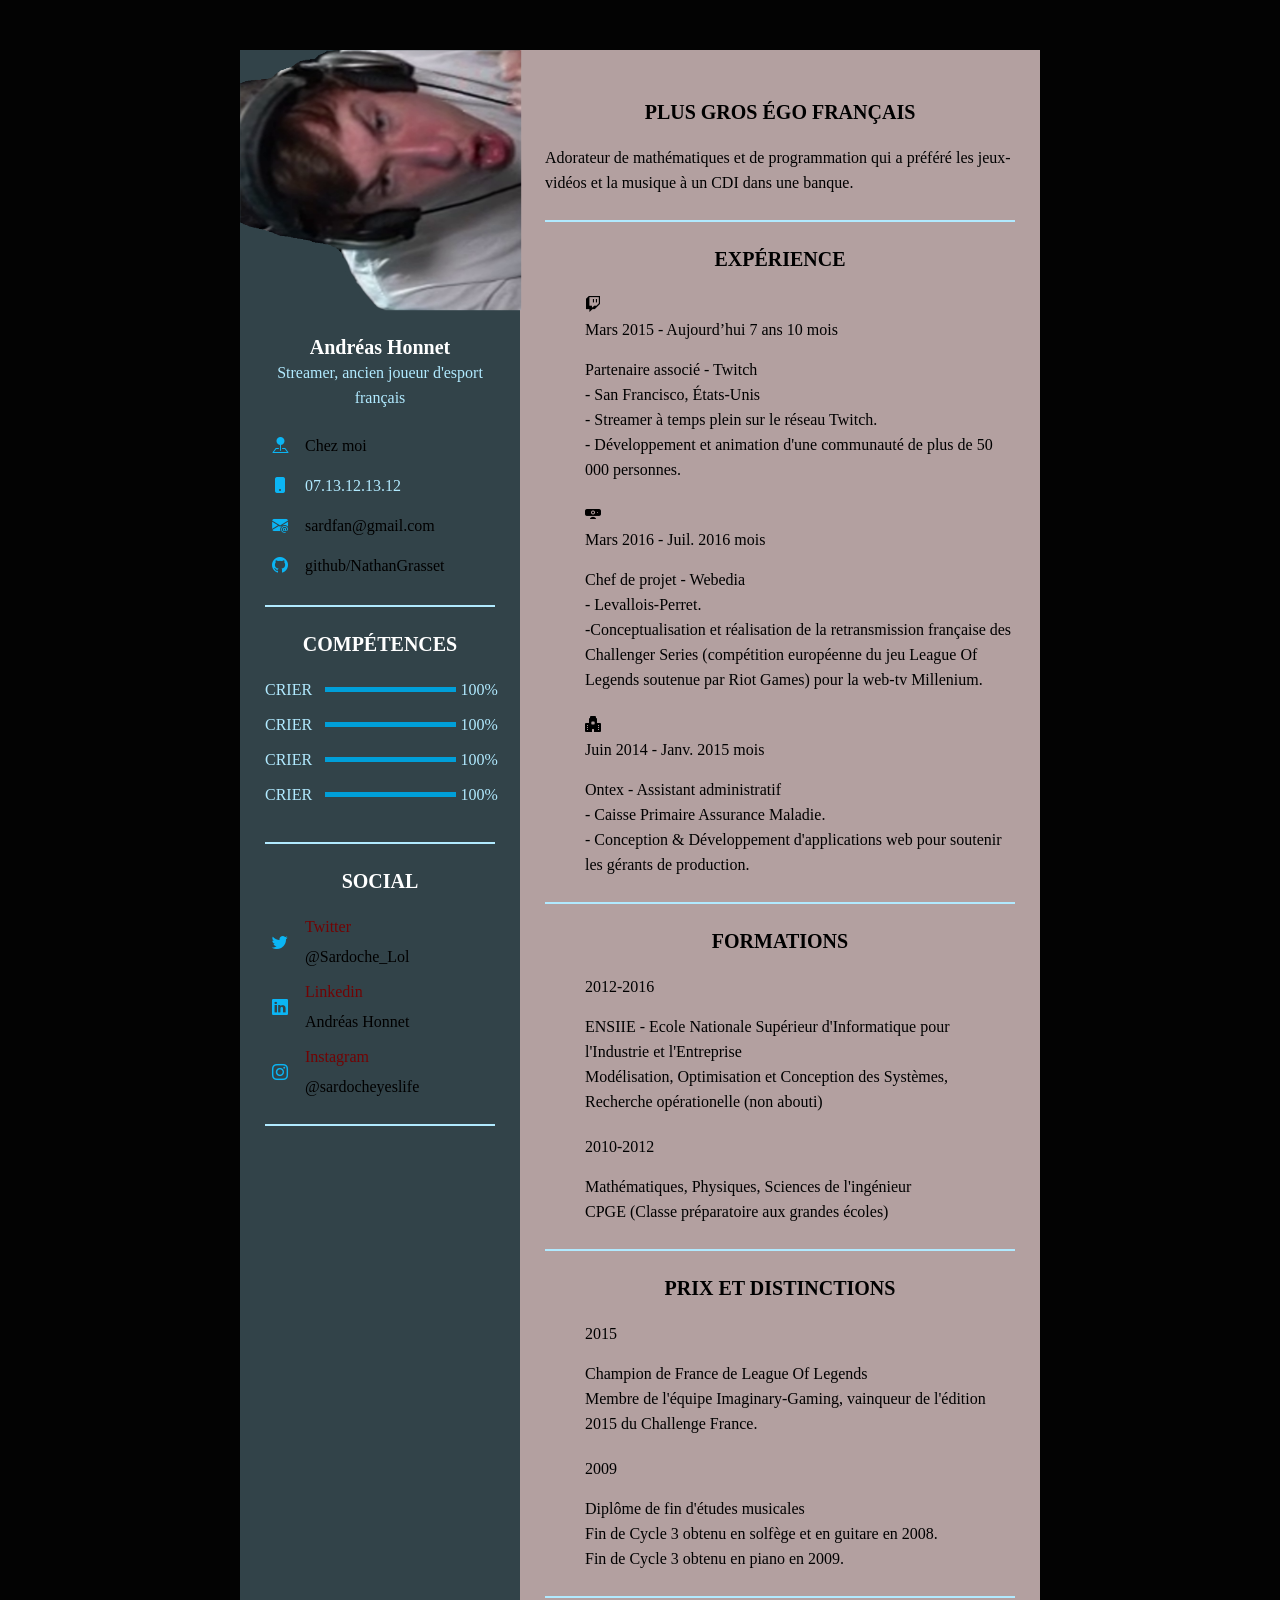
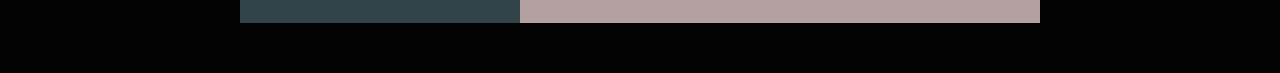
==== index.html @ 9d2a753f "Update index.html" ====
<!DOCTYPE html>
<html>
  <head> 
    <meta charset="UTF-8">
    <meta name="viewport" content="width=device-width, initial-scale=1">
    <link rel="stylesheet" href="https://cdn.jsdelivr.net/npm/bootstrap-icons@1.10.3/font/bootstrap-icons.css">
    
    <link rel="stylesheet" href="styles.css">
    <title>Oui</title>
  </head>

  <body>

    <div class="resume">
       <div class="resume_left">
         <div class="resume_profile">
           <img src="full.png" alt="tete_sard">
         </div>
         <div class="resume_content">
           <div class="resume_item resume_info">
             <div class="title">
               <p class="bold_nom">Andréas Honnet</p>
               <p class="regular">Streamer, ancien joueur d'esport français</p>
             </div>
             <ul>
               <li>
                 <div class="icon">
                  <i class="bi bi-pin-map-fill"></i>
                 </div>
                 <div class="data">
                   <a href="https://earth.google.com/web/search/41.303921,+-81.901693/@41.303921,-81.901693,250.58397542a,770.02293654d,35y,0h,45t,0r/data=ClkaLxIpGafIIeLmpkRAIQ6Cjla1eVTAKhU0MS4zMDM5MjEsIC04MS45MDE2OTMYAiABIiYKJAmD9WaY4bs1QBGC9WaY4bs1wBklQLRXa3FGwCFeNHyZlZliwCgC">Chez moi </a>
                   
                 </div>
               </li>
               <li>
                 <div class="icon">
                  <i class="bi bi-phone-fill"></i>
                 </div>
                 <div class="data">
                   07.13.12.13.12
                 </div>
               </li>
               <li>
                 <div class="icon">
                  <i class="bi bi-envelope-at-fill"></i>
                 </div>
                 <div class="data">
                  <a HREF="mailto:sardfan@gmail.com">sardfan@gmail.com</a>             
                 </div>
               </li>
               <li>
                 <div class="icon">
                  <i class="bi bi-github"></i>
                 </div>
                 <div class="data">
                  <a href="https://github.com/NathanGrasset">github/NathanGrasset</a>
                 </div>
             </ul>
           </div>
           <div class="resume_item resume_skills">
             <div class="title">
               <p class="bold">Compétences</p>    
             </div>
             <ul>
               <li>
                 <div class="skill_name">
                   CRIER
                 </div>
                 <div class="skill_progress">
                   <span style="width: 100%;"></span>
                 </div>
                 <div class="skill_per">100%</div>
               </li>
               <li>
                 <div class="skill_name">
                  CRIER
                 </div>
                 <div class="skill_progress">
                   <span style="width: 100%;"></span>
                 </div>
                 <div class="skill_per">100%</div>
               </li>
               <li>
                 <div class="skill_name">
                   CRIER
                 </div>
                 <div class="skill_progress">
                   <span style="width: 100%;"></span>
                 </div>
                 <div class="skill_per">100%</div>
               </li>
               <li>
                 <div class="skill_name">
                   CRIER
                 </div>
                 <div class="skill_progress">
                   <span style="width: 100%;"></span>
                 </div>
                 <div class="skill_per">100%</div>
               </li>
             </ul>
           </div>
           <div class="resume_item resume_social">
             <div class="title">
               <p class="bold">Social</p>
             </div>
             <ul>
               <li>
                 <div class="icon">
                  <i class="bi bi-twitter"></i>
                 </div>
                 <div class="data">
                   <p class="semi-bold">Twitter</p>
                   <p><a href="https://twitter.com/Sardoche_Lol">@Sardoche_Lol</a></p>
                 </div>
               </li>
               <li>
                 <div class="icon">
                  <i class="bi bi-linkedin"></i>
                 </div>
                 <div class="data">
                   <p class="semi-bold">Linkedin</p>
                   <p><a href="https://fr.linkedin.com/in/sardoche">Andréas Honnet</a></p>
                 </div>
               </li>
               <li>
                <div class="icon">
                  <i class="bi bi-instagram"></i>
                </div>
                <div class="data">
                  <p class="semi-bold">Instagram</p>
                  <p><a href="https://www.instagram.com/sardocheyeslife/?hl=fr">@sardocheyeslife</a></p>
                </div>
               </li>
    
             </ul>
           </div> 
         </div>
      </div>
      <div class="resume_right">
        <div class="resume_item resume_about">
            <div class="title">
               <p class="bold">Plus gros égo français</p>
             </div>
            <p>Adorateur de mathématiques et de programmation qui a préféré les jeux-vidéos et la musique à un CDI dans une banque. </p>
        </div>
        <div class="resume_item resume_travail">
            <div class="title">
               <p class="bold">Expérience</p>
             </div>
            <ul>
                <li>
                  <i class="bi bi-twitch"></i>
                  <div class="date">Mars 2015 - Aujourd’hui 7 ans 10 mois</div>
                  <div class="info">
                        <p class="semi-bold">Partenaire associé - Twitch</p> 
                      <p>- San Francisco, États-Unis </p>
                      <p>- Streamer à temps plein sur le réseau Twitch. </p>
                      <p>- Développement et animation d'une communauté de plus de 50 000 personnes.</p>
                    </div>
                </li>
                <li>
                  <i class="bi bi-webcam-fill"></i>
                  <div class="date">Mars 2016 - Juil. 2016 mois</div>
                  <div class="info">
                         <p class="semi-bold">Chef de projet - Webedia</p> 
                      <p>- Levallois-Perret.</p>
                      <p>-Conceptualisation et réalisation de la retransmission française des Challenger Series (compétition européenne du jeu League Of Legends soutenue par Riot Games) pour la web-tv Millenium.</p>
                    </div>
                </li>
                <li>
                  <i class="bi bi-hospital-fill"></i>
                  <div class="date">Juin 2014 - Janv. 2015 mois</div>
                  <div class="info">
                         <p class="semi-bold">Ontex - Assistant administratif</p> 
                         <p class="logotravail"></p>
                      <p>- Caisse Primaire Assurance Maladie.</p>
                      <p>- Conception & Développement d'applications web pour soutenir les gérants de production.</p>
    
                    </div>
                </li>
            </ul>
        </div>
        <div class="resume_item resume_ecole">
          <div class="title">
               <p class="bold">Formations</p>
             </div>
          <ul>
                <li>
                    <div class="date">2012-2016</div> 
                    <div class="info">
                         <p class="semi-bold">ENSIIE - Ecole Nationale Supérieur d'Informatique pour l'Industrie et l'Entreprise</p> 
                      <p>Modélisation, Optimisation et Conception des Systèmes, Recherche opérationelle (non abouti)</p>
                    </div>
                </li>
                <li>
                    <div class="date">2010-2012</div> 
                    <div class="info">
                         <p class="semi-bold">Mathématiques, Physiques, Sciences de l'ingénieur</p> 
                      <p>CPGE (Classe préparatoire aux grandes écoles)</p>
                    </div>
                </li>
            </ul>
        </div>
        <div class="resume_item resume_prix">
          <div class="title">
               <p class="bold">Prix et Distinctions</p>
          </div>
          <ul>
              <li>
                  <div class="date">2015</div>
                  <div class="info">
                    <p class ="semi-bold">Champion de France de League Of Legends</p>
                    <p>Membre de l'équipe Imaginary-Gaming, vainqueur de l'édition 2015 du Challenge France.</p>
                  </div>

              </li>
              <li>
                  <div class="date">2009</div>
                  <div class="info">
                    <p class="semi-bold">Diplôme de fin d'études musicales</p>
                    <p>Fin de Cycle 3 obtenu en solfège et en guitare en 2008.</p>
                    <p>Fin de Cycle 3 obtenu en piano en 2009.</p>
                  </div>
                </li>
          </ul>
        </div>
      </div>
    </div>
    
    </body>
  </html>
---- styles.css ----
@import url("https://fonts.googleapis.com/css?family=Montserrat:400,500,700&display=swap");

* {
  margin: 0;
  padding: 0;
  box-sizing: border-box;
  list-style: none;
  font-family: Verdana;
}

body {
  background: #030303;
  font-size: 16px;
  line-height: 25px;
  color: #000000;
}

.bold {
  text-align: center;
  font-weight: 700;
  font-size: 20px;
  text-transform: uppercase;
}
.bold_nom {
  text-align: center;
  font-weight: 700;
  font-size: 20px;
  color: white
}

.semi-bold {
  font-weight: 500;
  font-size: 16px;
}

.logo-travail {
  width: 20%;
  height: 200%;
  float: right;
}

.logo-swiss {
  width: 27%;
  height: 200%;
  float: right;
}

.resume {
  width: 800px;
  height: auto;
  display: flex;
  margin: 50px auto;
  
}

.resume .resume_left {
  width: 280px;
  background: #324349;
}

.resume .resume_left .resume_profile {
  width: 93%;
  height: 260px;
  -webkit-transform:rotate(270deg);
  -moz-transform: rotate(270deg);
  -ms-transform: rotate(270deg);
  -o-transform: rotate(270deg);
  transform: rotate(270deg);
  
}

.resume .resume_left .resume_profile img {
  width: 100%;
  height: 108%;
  rotate: ;
}
.rotateimg180 {

}

.resume .resume_left .resume_content {
  padding: 0 25px;
}

.resume .title {
  margin-bottom: 20px;
}

.resume .resume_left .bold {
  color: #fff;
}

.resume .resume_left .regular {
  text-align: center;
  color: #b1eaff;
}

.resume .resume_item {
  padding: 25px 0;
  border-bottom: 2px solid #b1eaff;
}


.resume .resume_left ul li {
  display: flex;
  margin-bottom: 10px;
  align-items: center;
}

.resume .resume_left ul li:last-child {
  margin-bottom: 0;
}

.resume .resume_left ul li .icon {
  width: 30px;
  height: 30px;
  color: #0bb5f4;
  margin-right: 10px;
  font-size: 16px;
  position: relative;
}

.resume .icon i,
.resume .resume_right .resume_hobby ul li i {
  position: absolute;
  top: 50%;
  left: 50%;
  transform: translate(-50%, -50%);
}

.resume .resume_left ul li .data {
  color: #b1eaff;
}

.resume .resume_left .resume_skills ul li {
  display: flex;
  margin-bottom: 10px;
  color: #b1eaff;
  justify-content: space-between;
  align-items: center;
}

.resume .resume_left .resume_skills ul li .skill_name {
  width: 25%;
}

.resume .resume_left .resume_skills ul li .skill_progress {
  width: 60%;
  margin: 0 5px;
  height: 5px;
  background: #009fd9;
  position: relative;
}

.resume .resume_left .resume_skills ul li .skill_per {
  width: 15%;
}

.resume .resume_left .resume_skills ul li .skill_progress span {
  position: absolute;
  top: 0;
  left: 0;
  height: 100%;
}

.resume .resume_left .resume_social .semi-bold {
  color: rgba(116, 0, 0, 0.959);
  margin-bottom: 5px;
}

.resume .resume_right {
  width: 520px;
  background: rgb(179, 160, 160);
  padding: 25px;
}

.resume .resume_right .bold {
  color: #000000;
}

.resume .resume_right .resume_travail ul,
.resume .resume_right .resume_ecole ul,
.resume .resume_right .resume_prix ul {
  padding-left: 40px;
  overflow: hidden;
}

.resume .resume_right ul li {
  position: relative;
}

.resume .resume_right ul li .date {
  font-size: 16px;
  font-weight: 500;
  margin-bottom: 15px;
}

.resume .resume_right ul li .info {
  margin-bottom: 20px;
}

.resume .resume_right ul li:last-child .info {
  margin-bottom: 0;
}


.resume .resume_right .resume_hobby ul li:before {
  content: "";
  position: absolute;
  top: 40px;
  right: -52px;
  width: 50px;
  height: 2px;
  background: #0bb5f4;
}

.resume .resume_right .resume_hobby ul li:last-child:before {
  display: none;
}

a:link, a:visited {
  color: black;
  text-align: center;
  text-decoration: none;
  display: inline-block;
}

a:hover, a:active {
  background-color: rgb(0, 23, 128);

}
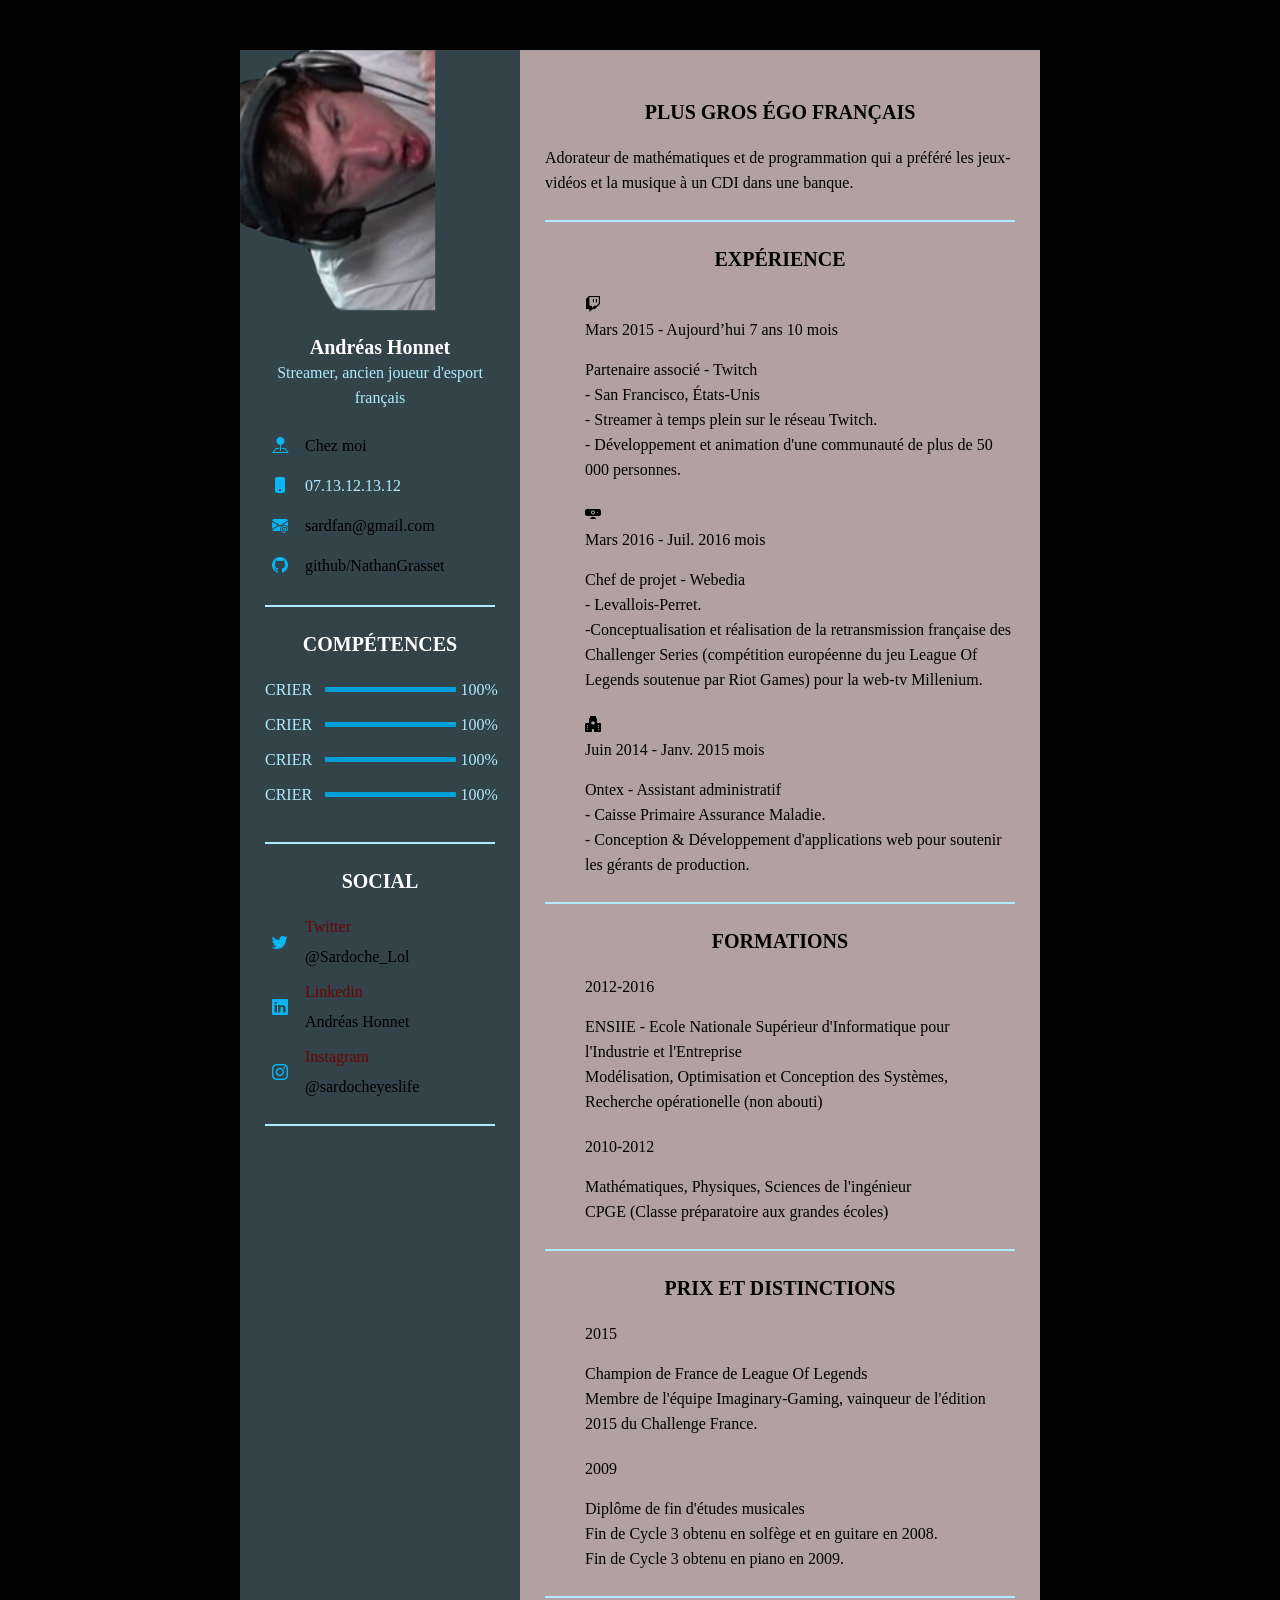
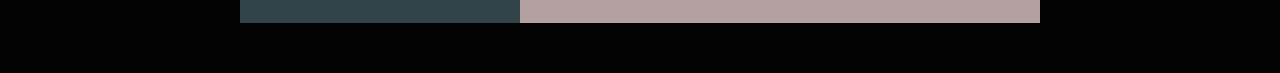
==== commit d4789d54: "Update index.html" ====
--- a/index.html
+++ b/index.html
@@ -1,12 +1,12 @@
 <!DOCTYPE html>
-<html>
+<html lang ="fr">
   <head> 
     <meta charset="UTF-8">
-    <meta name="viewport" content="width=device-width, initial-scale=1">
+    <meta name="viewport" content="width=device-width, initial-scale=1.0"> 
     <link rel="stylesheet" href="https://cdn.jsdelivr.net/npm/bootstrap-icons@1.10.3/font/bootstrap-icons.css">
     
     <link rel="stylesheet" href="styles.css">
-    <title>Oui</title>
+    <title>TP CV Nathan</title>
   </head>
 
   <body>
@@ -14,7 +14,7 @@
     <div class="resume">
        <div class="resume_left">
          <div class="resume_profile">
-           <img src="full.png" alt="tete_sard">
+           <img src="full.png" alt="tete_sard" style="max-width:100%;height:auto;">
          </div>
          <div class="resume_content">
            <div class="resume_item resume_info">
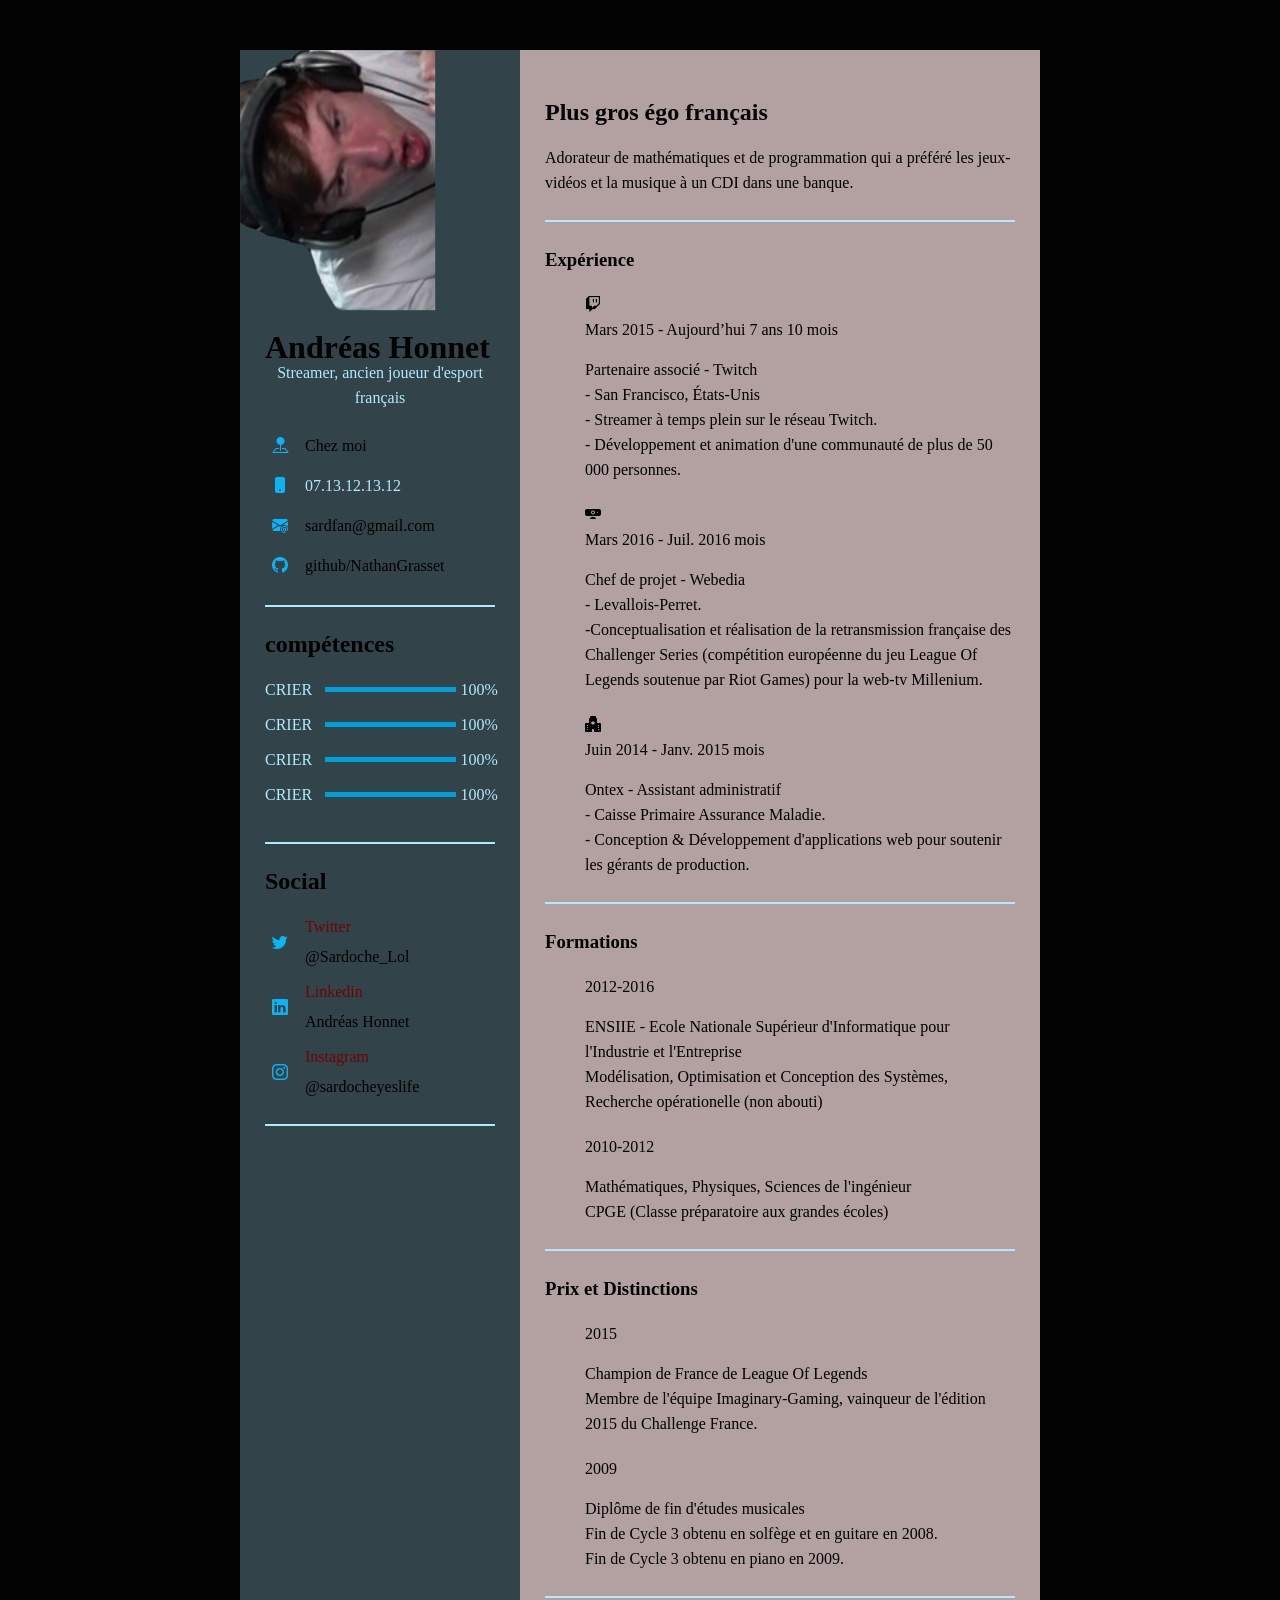
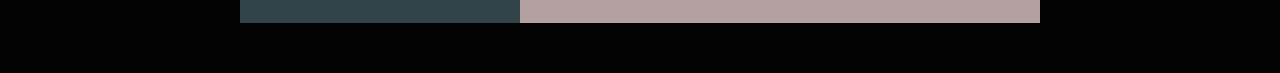
==== commit 8e25c702: "Update index.html" ====
--- a/index.html
+++ b/index.html
@@ -19,7 +19,7 @@
          <div class="resume_content">
            <div class="resume_item resume_info">
              <div class="title">
-               <p class="bold_nom">Andréas Honnet</p>
+               <h1>Andréas Honnet</h1>
                <p class="regular">Streamer, ancien joueur d'esport français</p>
              </div>
              <ul>
@@ -59,7 +59,7 @@
            </div>
            <div class="resume_item resume_skills">
              <div class="title">
-               <p class="bold">Compétences</p>    
+               <h2>compétences</h2>   
              </div>
              <ul>
                <li>
@@ -102,7 +102,7 @@
            </div>
            <div class="resume_item resume_social">
              <div class="title">
-               <p class="bold">Social</p>
+               <h2>Social</h2>
              </div>
              <ul>
                <li>
@@ -140,13 +140,13 @@
       <div class="resume_right">
         <div class="resume_item resume_about">
             <div class="title">
-               <p class="bold">Plus gros égo français</p>
+               <h2>Plus gros égo français</h2>
              </div>
             <p>Adorateur de mathématiques et de programmation qui a préféré les jeux-vidéos et la musique à un CDI dans une banque. </p>
         </div>
         <div class="resume_item resume_travail">
             <div class="title">
-               <p class="bold">Expérience</p>
+               <h3>Expérience</h3>
              </div>
             <ul>
                 <li>
@@ -183,7 +183,7 @@
         </div>
         <div class="resume_item resume_ecole">
           <div class="title">
-               <p class="bold">Formations</p>
+               <h3>Formations</h3>
              </div>
           <ul>
                 <li>
@@ -204,7 +204,7 @@
         </div>
         <div class="resume_item resume_prix">
           <div class="title">
-               <p class="bold">Prix et Distinctions</p>
+              <h3>Prix et Distinctions</h3>
           </div>
           <ul>
               <li>
@@ -229,5 +229,4 @@
     </div>
     
     </body>
-  </html>
-  
+</html>
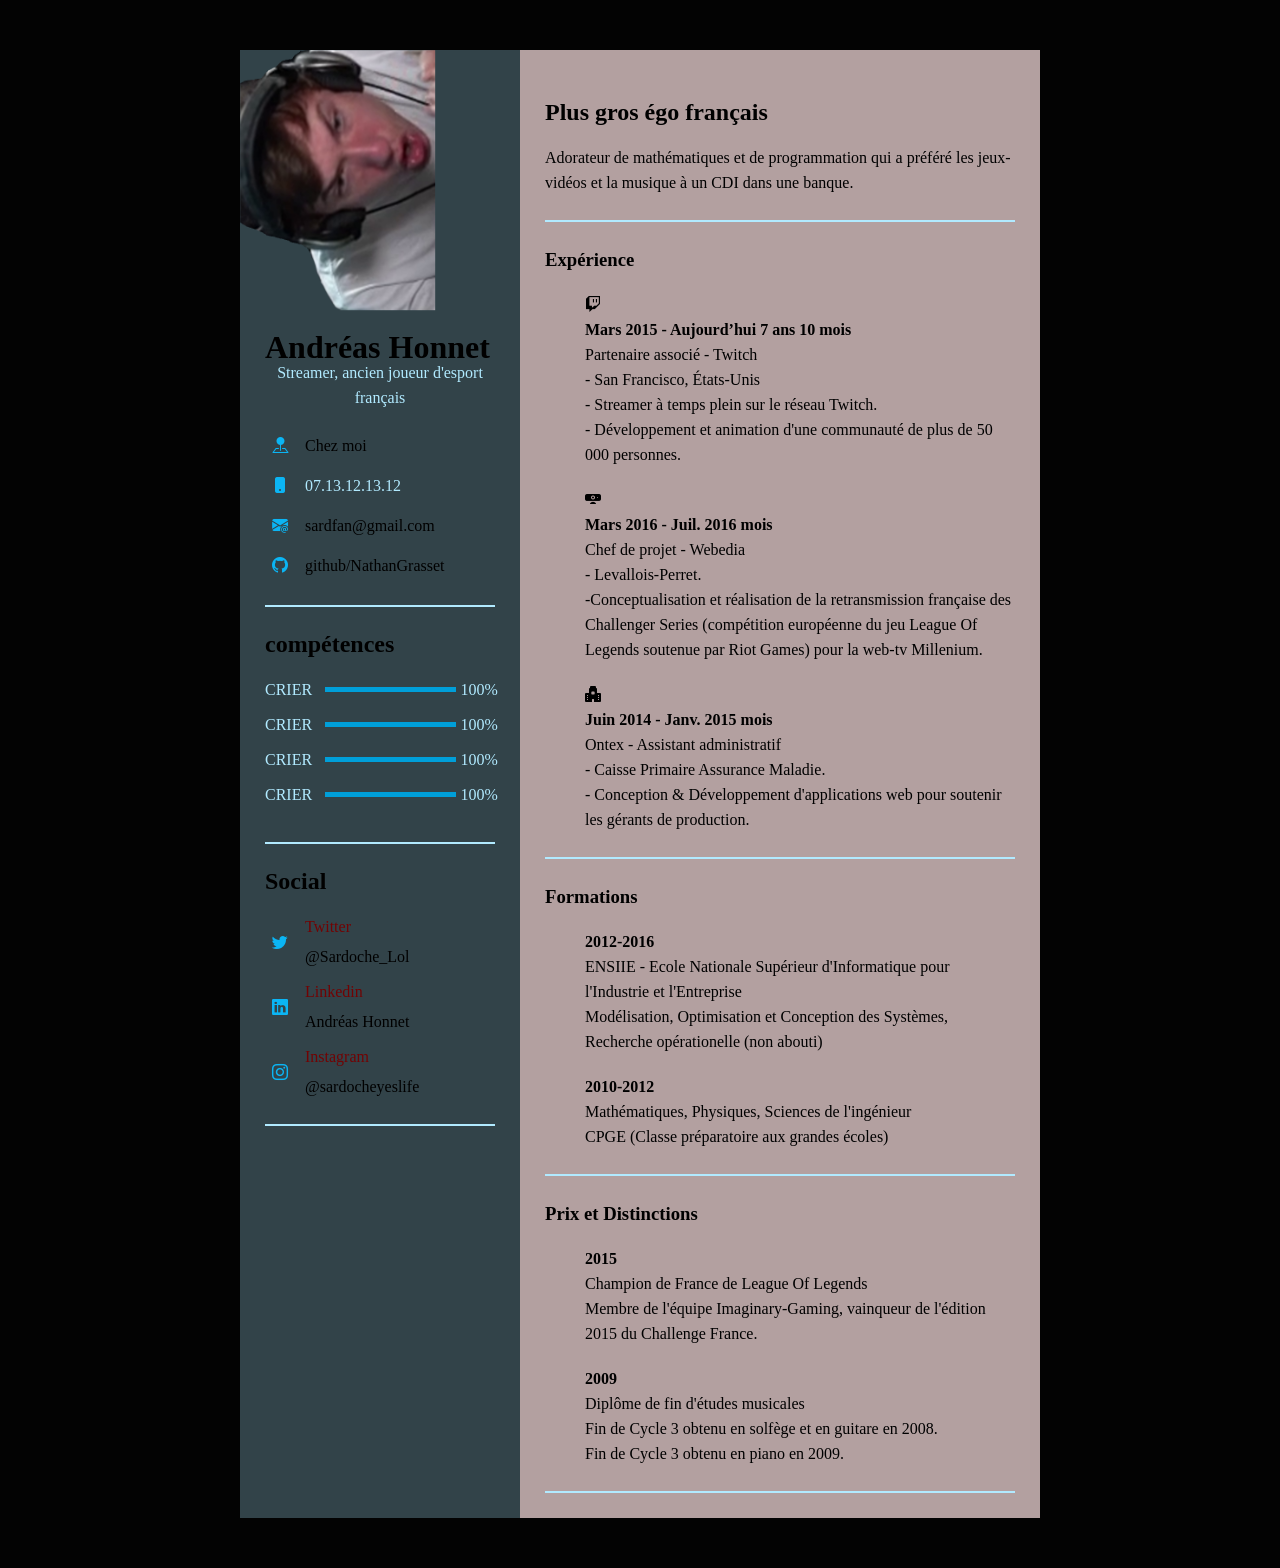
==== commit 4a536a93: "Update index.html" ====
--- a/index.html
+++ b/index.html
@@ -151,7 +151,7 @@
             <ul>
                 <li>
                   <i class="bi bi-twitch"></i>
-                  <div class="date">Mars 2015 - Aujourd’hui 7 ans 10 mois</div>
+                  <h4>Mars 2015 - Aujourd’hui 7 ans 10 mois</h4>
                   <div class="info">
                         <p class="semi-bold">Partenaire associé - Twitch</p> 
                       <p>- San Francisco, États-Unis </p>
@@ -161,7 +161,7 @@
                 </li>
                 <li>
                   <i class="bi bi-webcam-fill"></i>
-                  <div class="date">Mars 2016 - Juil. 2016 mois</div>
+                  <h4>Mars 2016 - Juil. 2016 mois</h4>
                   <div class="info">
                          <p class="semi-bold">Chef de projet - Webedia</p> 
                       <p>- Levallois-Perret.</p>
@@ -170,7 +170,7 @@
                 </li>
                 <li>
                   <i class="bi bi-hospital-fill"></i>
-                  <div class="date">Juin 2014 - Janv. 2015 mois</div>
+                  <h4>Juin 2014 - Janv. 2015 mois</h4>
                   <div class="info">
                          <p class="semi-bold">Ontex - Assistant administratif</p> 
                          <p class="logotravail"></p>
@@ -187,14 +187,14 @@
              </div>
           <ul>
                 <li>
-                    <div class="date">2012-2016</div> 
+                  <h4>2012-2016</h4>
                     <div class="info">
                          <p class="semi-bold">ENSIIE - Ecole Nationale Supérieur d'Informatique pour l'Industrie et l'Entreprise</p> 
                       <p>Modélisation, Optimisation et Conception des Systèmes, Recherche opérationelle (non abouti)</p>
                     </div>
                 </li>
                 <li>
-                    <div class="date">2010-2012</div> 
+                  <h4>2010-2012</h4> 
                     <div class="info">
                          <p class="semi-bold">Mathématiques, Physiques, Sciences de l'ingénieur</p> 
                       <p>CPGE (Classe préparatoire aux grandes écoles)</p>
@@ -208,7 +208,7 @@
           </div>
           <ul>
               <li>
-                  <div class="date">2015</div>
+                  <h4>2015</h4>
                   <div class="info">
                     <p class ="semi-bold">Champion de France de League Of Legends</p>
                     <p>Membre de l'équipe Imaginary-Gaming, vainqueur de l'édition 2015 du Challenge France.</p>
@@ -216,7 +216,7 @@
 
               </li>
               <li>
-                  <div class="date">2009</div>
+                  <h4>2009</h4>
                   <div class="info">
                     <p class="semi-bold">Diplôme de fin d'études musicales</p>
                     <p>Fin de Cycle 3 obtenu en solfège et en guitare en 2008.</p>
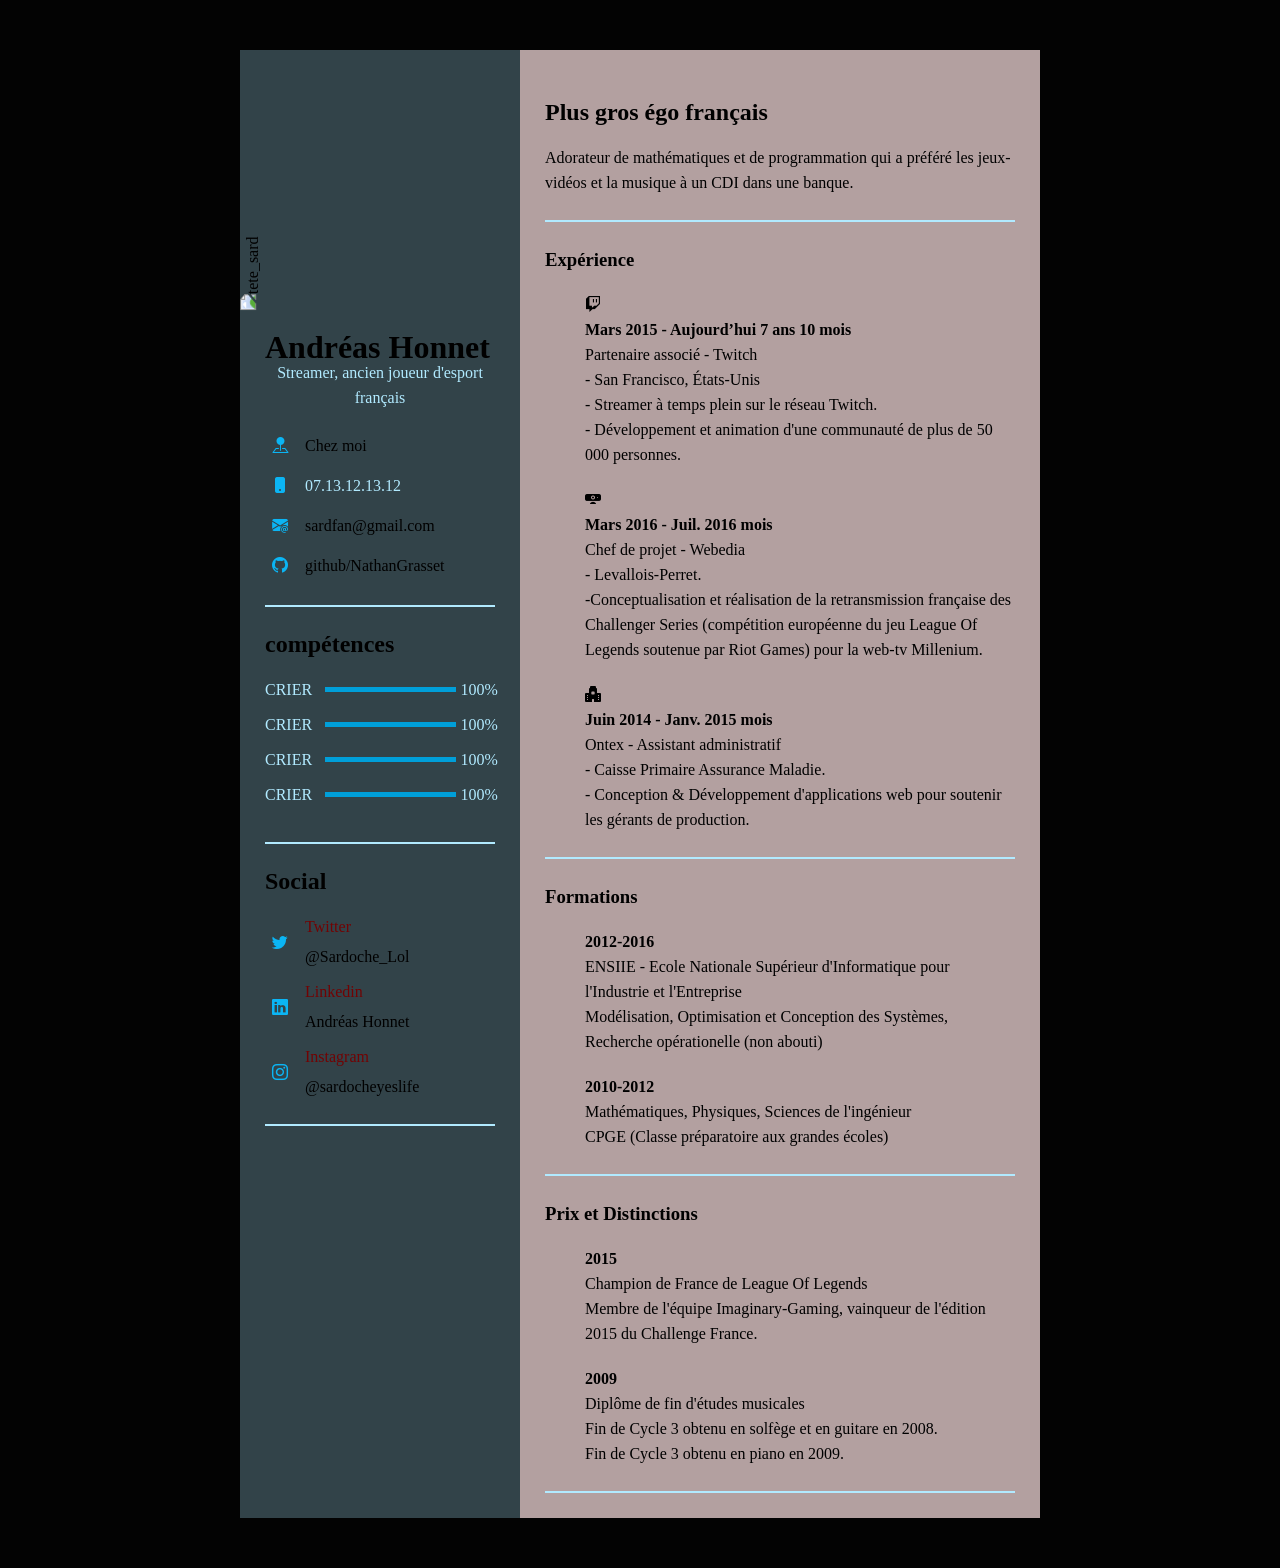
==== commit 487954e9: "Update index.html" ====
--- a/index.html
+++ b/index.html
@@ -14,7 +14,7 @@
     <div class="resume">
        <div class="resume_left">
          <div class="resume_profile">
-           <img src="full.png" alt="tete_sard" style="max-width:100%;height:auto;">
+           <img src="full.webp" alt="tete_sard" style="max-width:100%;height:auto;">
          </div>
          <div class="resume_content">
            <div class="resume_item resume_info">
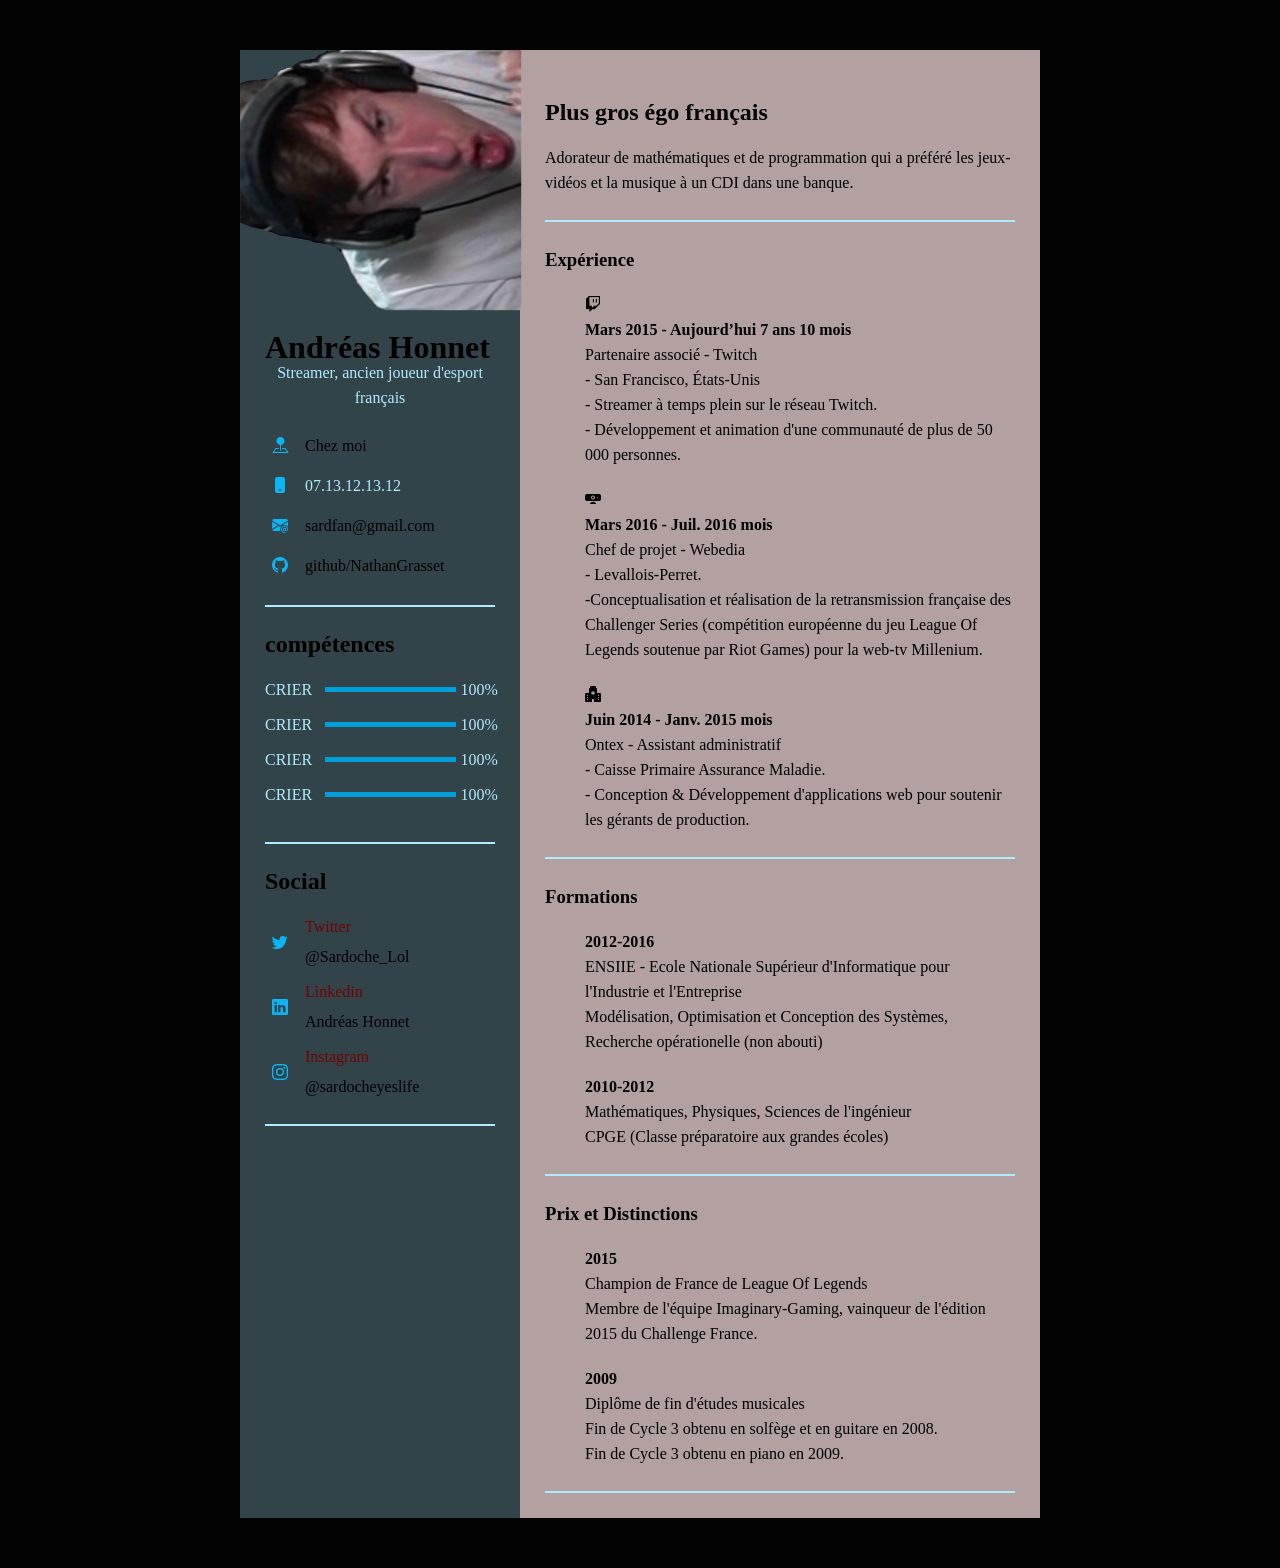
==== commit 0e75ca8d: "Update index.html" ====
--- a/index.html
+++ b/index.html
@@ -14,7 +14,7 @@
     <div class="resume">
        <div class="resume_left">
          <div class="resume_profile">
-           <img src="full.webp" alt="tete_sard" style="max-width:100%;height:auto;">
+           <img src="full.webp" alt="tete_sard" style="width:500;height:600;">
          </div>
          <div class="resume_content">
            <div class="resume_item resume_info">
